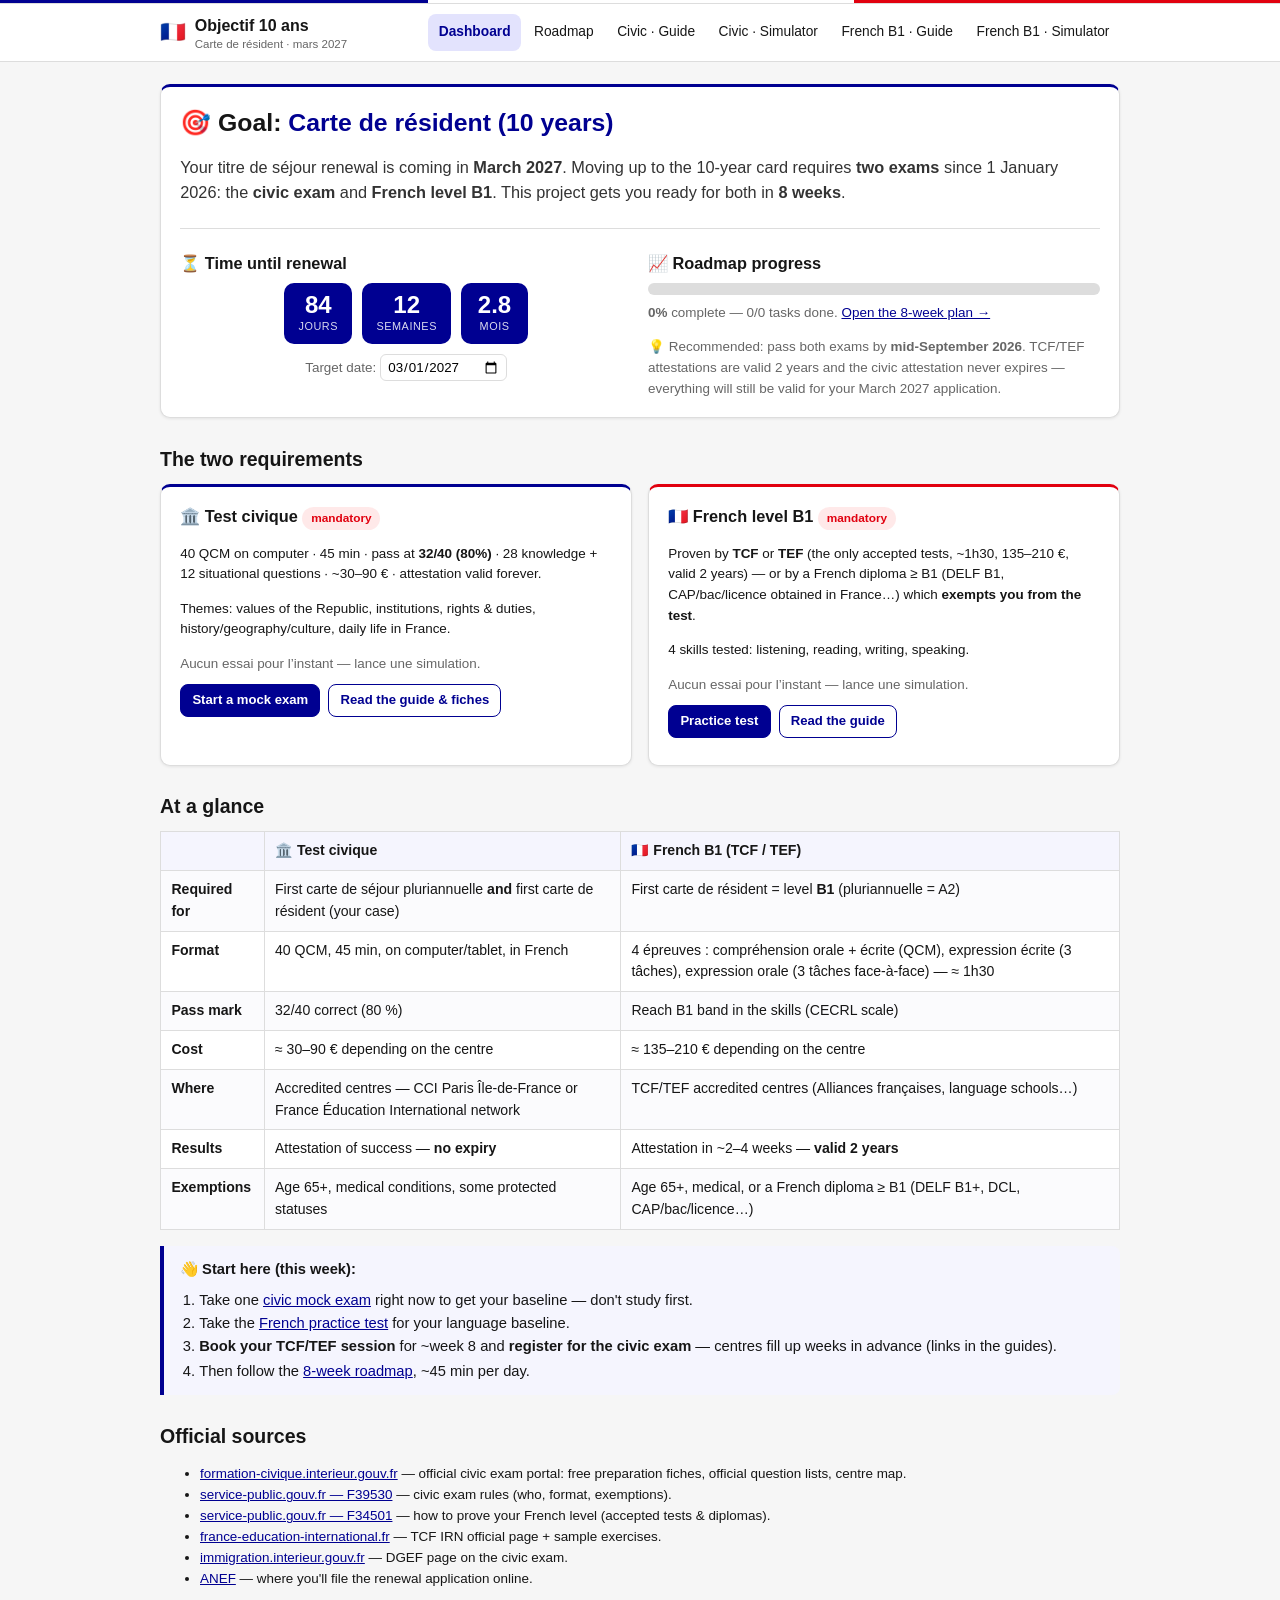
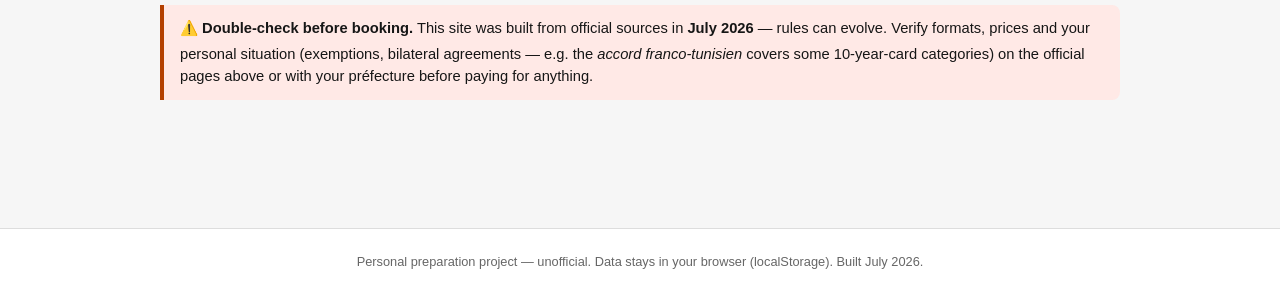
==== index.html @ 5f9b37bb "Initial commit: carte de résident 10 ans prep kit Interactive preparation site for the March 2027 ti" ====
<!DOCTYPE html>
<html lang="en">
<head>
<meta charset="UTF-8">
<meta name="viewport" content="width=device-width, initial-scale=1">
<title>Objectif Carte de Résident 10 ans — Dashboard</title>
<link rel="stylesheet" href="assets/style.css">
<link rel="icon" href="data:image/svg+xml,<svg xmlns='http://www.w3.org/2000/svg' viewBox='0 0 100 100'><text y='.9em' font-size='90'>🇫🇷</text></svg>">
</head>
<body>
<div class="tricolore"></div>
<header class="site">
  <div class="site-inner">
    <a class="brand" href="index.html"><span class="flag">🇫🇷</span><span>Objectif 10 ans<small>Carte de résident · mars 2027</small></span></a>
    <nav class="main">
      <a href="index.html">Dashboard</a>
      <a href="roadmap.html">Roadmap</a>
      <a href="civic-guide.html">Civic · Guide</a>
      <a href="civic-simulator.html">Civic · Simulator</a>
      <a href="french-guide.html">French B1 · Guide</a>
      <a href="french-simulator.html">French B1 · Simulator</a>
    </nav>
  </div>
</header>

<main class="wrap">

  <div class="card accent">
    <h1>🎯 Goal: <span class="em">Carte de résident (10 years)</span></h1>
    <p class="lead mb0">Your titre de séjour renewal is coming in <b>March 2027</b>. Moving up to the 10-year card requires <b>two exams</b> since 1 January 2026: the <b>civic exam</b> and <b>French level B1</b>. This project gets you ready for both in <b>8 weeks</b>.</p>
    <hr>
    <div class="grid cols-2">
      <div>
        <h3 class="mt0">⏳ Time until renewal</h3>
        <div id="countdown" class="countdown"></div>
        <p class="small muted center" style="margin-top:.6rem">Target date:
          <input type="date" id="goal-date" style="padding:.25rem .4rem;border:1px solid var(--border);border-radius:6px;font-family:inherit">
        </p>
      </div>
      <div>
        <h3 class="mt0">📈 Roadmap progress</h3>
        <div data-progress-of="roadmap">
          <div class="progress" style="height:12px"><i style="width:0%"></i></div>
          <p class="small muted" style="margin-top:.5rem"><b class="pct-val">0%</b> complete — <span class="pct-count">0/0</span> tasks done.
          <a href="roadmap.html">Open the 8-week plan →</a></p>
        </div>
        <p class="small muted mb0">💡 Recommended: pass both exams by <b>mid-September 2026</b>. TCF/TEF attestations are valid 2 years and the civic attestation never expires — everything will still be valid for your March 2027 application.</p>
      </div>
    </div>
  </div>

  <h2>The two requirements</h2>
  <div class="grid cols-2">
    <div class="card accent">
      <h3 class="mt0">🏛️ Test civique <span class="badge red">mandatory</span></h3>
      <p class="small">40 QCM on computer · 45 min · pass at <b>32/40 (80%)</b> · 28 knowledge + 12 situational questions · ~30–90 € · attestation valid forever.</p>
      <p class="small">Themes: values of the Republic, institutions, rights &amp; duties, history/geography/culture, daily life in France.</p>
      <div id="stat-civic" class="small" style="margin:.6rem 0"></div>
      <div class="pill-row">
        <a class="btn small" href="civic-simulator.html">Start a mock exam</a>
        <a class="btn small outline" href="civic-guide.html">Read the guide &amp; fiches</a>
      </div>
    </div>
    <div class="card accent-red">
      <h3 class="mt0">🇫🇷 French level B1 <span class="badge red">mandatory</span></h3>
      <p class="small">Proven by <b>TCF</b> or <b>TEF</b> (the only accepted tests, ~1h30, 135–210 €, valid 2 years) — or by a French diploma ≥ B1 (DELF B1, CAP/bac/licence obtained in France…) which <b>exempts you from the test</b>.</p>
      <p class="small">4 skills tested: listening, reading, writing, speaking.</p>
      <div id="stat-french" class="small" style="margin:.6rem 0"></div>
      <div class="pill-row">
        <a class="btn small" href="french-simulator.html">Practice test</a>
        <a class="btn small outline" href="french-guide.html">Read the guide</a>
      </div>
    </div>
  </div>

  <h2>At a glance</h2>
  <div class="table-scroll">
    <table class="data">
      <tr><th></th><th>🏛️ Test civique</th><th>🇫🇷 French B1 (TCF / TEF)</th></tr>
      <tr><td><b>Required for</b></td><td>First carte de séjour pluriannuelle <b>and</b> first carte de résident (your case)</td><td>First carte de résident = level <b>B1</b> (pluriannuelle = A2)</td></tr>
      <tr><td><b>Format</b></td><td>40 QCM, 45 min, on computer/tablet, in French</td><td>4 épreuves : compréhension orale + écrite (QCM), expression écrite (3 tâches), expression orale (3 tâches face-à-face) — ≈ 1h30</td></tr>
      <tr><td><b>Pass mark</b></td><td>32/40 correct (80 %)</td><td>Reach B1 band in the skills (CECRL scale)</td></tr>
      <tr><td><b>Cost</b></td><td>≈ 30–90 € depending on the centre</td><td>≈ 135–210 € depending on the centre</td></tr>
      <tr><td><b>Where</b></td><td>Accredited centres — CCI Paris Île-de-France or France Éducation International network</td><td>TCF/TEF accredited centres (Alliances françaises, language schools…)</td></tr>
      <tr><td><b>Results</b></td><td>Attestation of success — <b>no expiry</b></td><td>Attestation in ~2–4 weeks — <b>valid 2 years</b></td></tr>
      <tr><td><b>Exemptions</b></td><td>Age 65+, medical conditions, some protected statuses</td><td>Age 65+, medical, or a French diploma ≥ B1 (DELF B1+, DCL, CAP/bac/licence…)</td></tr>
    </table>
  </div>

  <div class="note">
    <b>👋 Start here (this week):</b>
    <ol style="margin:.4rem 0 0; padding-inline-start:1.2rem">
      <li>Take one <a href="civic-simulator.html">civic mock exam</a> right now to get your baseline — don't study first.</li>
      <li>Take the <a href="french-simulator.html">French practice test</a> for your language baseline.</li>
      <li><b>Book your TCF/TEF session</b> for ~week 8 and <b>register for the civic exam</b> — centres fill up weeks in advance (links in the guides).</li>
      <li>Then follow the <a href="roadmap.html">8-week roadmap</a>, ~45 min per day.</li>
    </ol>
  </div>

  <h2>Official sources</h2>
  <ul class="small">
    <li><a href="https://formation-civique.interieur.gouv.fr/" target="_blank" rel="noopener">formation-civique.interieur.gouv.fr</a> — official civic exam portal: free preparation fiches, official question lists, centre map.</li>
    <li><a href="https://www.service-public.gouv.fr/particuliers/vosdroits/F39530" target="_blank" rel="noopener">service-public.gouv.fr — F39530</a> — civic exam rules (who, format, exemptions).</li>
    <li><a href="https://www.service-public.gouv.fr/particuliers/vosdroits/F34501" target="_blank" rel="noopener">service-public.gouv.fr — F34501</a> — how to prove your French level (accepted tests &amp; diplomas).</li>
    <li><a href="https://www.france-education-international.fr/test/tcf-irn" target="_blank" rel="noopener">france-education-international.fr</a> — TCF IRN official page + sample exercises.</li>
    <li><a href="https://www.immigration.interieur.gouv.fr/limmigration-en-france/sejour-des-etrangers/lexamen-civique-pour-demander-titre-de-sejour" target="_blank" rel="noopener">immigration.interieur.gouv.fr</a> — DGEF page on the civic exam.</li>
    <li><a href="https://administration-etrangers-en-france.interieur.gouv.fr/" target="_blank" rel="noopener">ANEF</a> — where you'll file the renewal application online.</li>
  </ul>

  <div class="note warn">
    <b>⚠️ Double-check before booking.</b> This site was built from official sources in <b>July 2026</b> — rules can evolve. Verify formats, prices and your personal situation (exemptions, bilateral agreements — e.g. the <i>accord franco-tunisien</i> covers some 10-year-card categories) on the official pages above or with your préfecture before paying for anything.
  </div>

</main>

<footer class="site">
  Personal preparation project — unofficial. Data stays in your browser (localStorage). Built July 2026.
</footer>

<script src="assets/app.js"></script>
</body>
</html>
---- assets/style.css ----
/* ============================================================
   Objectif Carte de Résident 10 ans — design system
   Inspired by the French State design system (DSFR): tricolor,
   flat surfaces, hairline borders, restrained motion.
   ============================================================ */

:root {
  --blue: #000091;
  --blue-hover: #1212ff;
  --blue-soft: #e3e3fd;
  --blue-softer: #f5f5fe;
  --red: #e1000f;
  --red-soft: #ffe9e9;
  --text: #161616;
  --muted: #666;
  --faint: #929292;
  --border: #dddddd;
  --bg: #ffffff;
  --bg-alt: #f6f6f6;
  --success: #18753c;
  --success-soft: #dffee6;
  --warning: #b34000;
  --warning-soft: #ffe9e6;
  --gold: #716043;
  --gold-soft: #f7f3e9;
  --radius: 10px;
  --shadow: 0 1px 3px rgba(0, 0, 18, 0.08);
  --font: -apple-system, BlinkMacSystemFont, "Segoe UI", Roboto, "Helvetica Neue", Arial, sans-serif;
}

* { box-sizing: border-box; }

html { scroll-behavior: smooth; }

body {
  margin: 0;
  font-family: var(--font);
  color: var(--text);
  background: var(--bg-alt);
  line-height: 1.55;
  -webkit-font-smoothing: antialiased;
}

/* --- tricolor hairline ------------------------------------ */
.tricolore {
  height: 4px;
  background: linear-gradient(to right, var(--blue) 33.4%, #fff 33.4%, #fff 66.7%, var(--red) 66.7%);
  border-bottom: 1px solid var(--border);
}

/* --- header / nav ------------------------------------------ */
header.site {
  background: var(--bg);
  border-bottom: 1px solid var(--border);
  position: sticky;
  top: 0;
  z-index: 50;
}

.site-inner {
  max-width: 62rem;
  margin: 0 auto;
  padding: 0.6rem 1rem;
  display: flex;
  align-items: center;
  gap: 1rem;
  flex-wrap: wrap;
}

.brand {
  display: flex;
  align-items: center;
  gap: 0.55rem;
  text-decoration: none;
  color: var(--text);
  font-weight: 700;
  font-size: 1rem;
  white-space: nowrap;
}

.brand .flag { font-size: 1.3rem; }
.brand small { display: block; font-weight: 400; color: var(--muted); font-size: 0.72rem; line-height: 1.1; }

nav.main {
  display: flex;
  gap: 0.15rem;
  flex-wrap: wrap;
  margin-inline-start: auto;
}

nav.main a {
  text-decoration: none;
  color: var(--text);
  font-size: 0.86rem;
  padding: 0.42rem 0.66rem;
  border-radius: 8px;
  border-bottom: 2px solid transparent;
}

nav.main a:hover { background: var(--blue-softer); color: var(--blue); }
nav.main a.active { color: var(--blue); font-weight: 600; background: var(--blue-soft); }

/* --- layout ------------------------------------------------- */
main.wrap {
  max-width: 62rem;
  margin: 0 auto;
  padding: 1.4rem 1rem 4rem;
}

.grid { display: grid; gap: 1rem; }
@media (min-width: 720px) {
  .grid.cols-2 { grid-template-columns: 1fr 1fr; }
  .grid.cols-3 { grid-template-columns: 1fr 1fr 1fr; }
}

.card {
  background: var(--bg);
  border: 1px solid var(--border);
  border-radius: var(--radius);
  padding: 1.1rem 1.2rem;
  box-shadow: var(--shadow);
}

.card.accent { border-top: 3px solid var(--blue); }
.card.accent-red { border-top: 3px solid var(--red); }

h1 { font-size: 1.55rem; line-height: 1.25; margin: 0.2rem 0 0.6rem; }
h2 { font-size: 1.22rem; margin: 1.6rem 0 0.6rem; }
h3 { font-size: 1.02rem; margin: 1.1rem 0 0.4rem; }
h2 .em, h1 .em { color: var(--blue); }

p.lead { font-size: 1.02rem; color: #333; }
.muted { color: var(--muted); }
.small { font-size: 0.84rem; }
.xs { font-size: 0.76rem; }
hr { border: 0; border-top: 1px solid var(--border); margin: 1.4rem 0; }

a { color: var(--blue); }
a:hover { color: var(--blue-hover); }

code, .kbd {
  background: var(--blue-softer);
  border: 1px solid var(--border);
  border-radius: 5px;
  padding: 0.08em 0.35em;
  font-size: 0.85em;
}

/* --- badges / chips ---------------------------------------- */
.badge {
  display: inline-flex;
  align-items: center;
  gap: 0.3rem;
  font-size: 0.74rem;
  font-weight: 600;
  padding: 0.14rem 0.55rem;
  border-radius: 999px;
  background: var(--blue-soft);
  color: var(--blue);
  white-space: nowrap;
}

.badge.red { background: var(--red-soft); color: var(--red); }
.badge.green { background: var(--success-soft); color: var(--success); }
.badge.warn { background: var(--warning-soft); color: var(--warning); }
.badge.gold { background: var(--gold-soft); color: var(--gold); }
.badge.ghost { background: var(--bg-alt); color: var(--muted); }

/* --- callouts ----------------------------------------------- */
.note {
  border-inline-start: 4px solid var(--blue);
  background: var(--blue-softer);
  border-radius: 0 8px 8px 0;
  padding: 0.75rem 1rem;
  margin: 1rem 0;
  font-size: 0.92rem;
}

.note.warn { border-color: var(--warning); background: var(--warning-soft); }
.note.good { border-color: var(--success); background: var(--success-soft); }
.note b:first-child { display: inline-block; margin-bottom: 0.15rem; }

/* --- buttons ------------------------------------------------ */
.btn {
  display: inline-flex;
  align-items: center;
  justify-content: center;
  gap: 0.45rem;
  background: var(--blue);
  color: #fff;
  border: 1px solid var(--blue);
  padding: 0.55rem 1.1rem;
  border-radius: 8px;
  font-size: 0.92rem;
  font-weight: 600;
  cursor: pointer;
  text-decoration: none;
  transition: background 0.15s;
}

.btn:hover { background: var(--blue-hover); color: #fff; }
.btn.outline { background: transparent; color: var(--blue); }
.btn.outline:hover { background: var(--blue-softer); }
.btn.ghost { background: transparent; border-color: transparent; color: var(--blue); }
.btn.ghost:hover { background: var(--blue-softer); }
.btn.small { padding: 0.32rem 0.7rem; font-size: 0.82rem; }
.btn.danger { background: var(--red); border-color: var(--red); }
.btn:disabled { opacity: 0.45; cursor: not-allowed; }

/* --- tables -------------------------------------------------- */
.table-scroll { overflow-x: auto; }

table.data {
  width: 100%;
  border-collapse: collapse;
  font-size: 0.88rem;
  background: var(--bg);
}

table.data th, table.data td {
  border: 1px solid var(--border);
  padding: 0.5rem 0.65rem;
  text-align: start;
  vertical-align: top;
}

table.data th { background: var(--blue-softer); font-weight: 600; }
table.data tr:nth-child(even) td { background: #fbfbfd; }

/* --- progress ------------------------------------------------ */
.progress {
  height: 8px;
  border-radius: 999px;
  background: var(--border);
  overflow: hidden;
}

.progress > i {
  display: block;
  height: 100%;
  background: var(--blue);
  border-radius: 999px;
  transition: width 0.4s ease;
}

.progress.green > i { background: var(--success); }

/* --- stat tiles ---------------------------------------------- */
.stat { text-align: center; padding: 0.9rem 0.5rem; }
.stat .num { font-size: 1.7rem; font-weight: 800; color: var(--blue); line-height: 1.1; }
.stat .lbl { font-size: 0.78rem; color: var(--muted); margin-top: 0.2rem; }

/* --- checklist ------------------------------------------------ */
ul.checklist { list-style: none; padding: 0; margin: 0.4rem 0; }

ul.checklist li {
  display: flex;
  align-items: flex-start;
  gap: 0.6rem;
  padding: 0.42rem 0.3rem;
  border-bottom: 1px dashed var(--border);
  font-size: 0.92rem;
}

ul.checklist li:last-child { border-bottom: 0; }

ul.checklist input[type="checkbox"] {
  width: 1.1rem;
  height: 1.1rem;
  margin-top: 0.15rem;
  accent-color: var(--blue);
  flex-shrink: 0;
  cursor: pointer;
}

ul.checklist li.done label { text-decoration: line-through; color: var(--faint); }
ul.checklist label { cursor: pointer; flex: 1; }

/* --- roadmap weeks -------------------------------------------- */
.week {
  border: 1px solid var(--border);
  border-radius: var(--radius);
  background: var(--bg);
  margin-bottom: 1rem;
  overflow: hidden;
}

.week > summary {
  list-style: none;
  cursor: pointer;
  padding: 0.85rem 1.1rem;
  display: flex;
  align-items: center;
  gap: 0.8rem;
  flex-wrap: wrap;
  background: var(--bg);
}

.week > summary::-webkit-details-marker { display: none; }
.week > summary:hover { background: var(--blue-softer); }
.week[open] > summary { border-bottom: 1px solid var(--border); }
.week.current { border-color: var(--blue); box-shadow: 0 0 0 1px var(--blue); }
.week .w-num {
  background: var(--blue);
  color: #fff;
  font-weight: 700;
  font-size: 0.8rem;
  border-radius: 8px;
  padding: 0.25rem 0.55rem;
  white-space: nowrap;
}
.week.past .w-num { background: var(--faint); }
.week .w-title { font-weight: 700; flex: 1; min-width: 10rem; }
.week .w-dates { color: var(--muted); font-size: 0.8rem; white-space: nowrap; }
.week .w-body { padding: 0.9rem 1.1rem 1.1rem; }
.week .w-pct { font-size: 0.78rem; color: var(--muted); min-width: 3rem; text-align: end; }

.routine {
  background: var(--gold-soft);
  border: 1px dashed var(--gold);
  border-radius: 8px;
  padding: 0.6rem 0.9rem;
  font-size: 0.88rem;
  margin: 0.6rem 0;
}

/* --- fiches (study sheets) ------------------------------------ */
.fiche {
  background: var(--bg);
  border: 1px solid var(--border);
  border-radius: var(--radius);
  padding: 1.1rem 1.3rem;
  margin: 1.1rem 0;
}

.fiche > h3 {
  margin: 0 0 0.6rem;
  padding-inline-start: 0.7rem;
  border-inline-start: 4px solid var(--blue);
  font-size: 1.05rem;
}

.fiche .retenir {
  background: var(--blue-softer);
  border-radius: 8px;
  padding: 0.7rem 1rem 0.7rem 1.1rem;
  margin-top: 0.8rem;
  font-size: 0.9rem;
}

.fiche .retenir b { color: var(--blue); }
.fiche ul { padding-inline-start: 1.2rem; margin: 0.4rem 0; }
.fiche li { margin: 0.22rem 0; }

.figure {
  text-align: center;
  margin: 0.9rem auto;
  max-width: 30rem;
}

.figure svg { max-width: 100%; height: auto; }
.figure figcaption { font-size: 0.78rem; color: var(--muted); margin-top: 0.3rem; }

dl.terms dt { font-weight: 700; color: var(--blue); margin-top: 0.6rem; }
dl.terms dd { margin: 0.1rem 0 0.3rem; }

/* --- CSS timeline ---------------------------------------------- */
.timeline { list-style: none; margin: 1rem 0; padding: 0; position: relative; }

.timeline::before {
  content: "";
  position: absolute;
  inset-inline-start: 4.6rem;
  top: 0.4rem;
  bottom: 0.4rem;
  width: 2px;
  background: var(--blue-soft);
}

.timeline li { display: flex; gap: 1rem; padding: 0.32rem 0; position: relative; }

.timeline .year {
  width: 4rem;
  text-align: end;
  font-weight: 800;
  color: var(--blue);
  font-size: 0.88rem;
  flex-shrink: 0;
}

.timeline li::after {
  content: "";
  position: absolute;
  inset-inline-start: 4.35rem;
  top: 0.75rem;
  width: 9px;
  height: 9px;
  border-radius: 50%;
  background: var(--blue);
  border: 2px solid #fff;
}

.timeline .evt { font-size: 0.9rem; padding-inline-start: 0.6rem; }
.timeline .evt b { display: inline; }

/* --- quiz ------------------------------------------------------- */
.quiz-shell { max-width: 46rem; margin: 0 auto; }

.quiz-top {
  display: flex;
  align-items: center;
  gap: 0.8rem;
  flex-wrap: wrap;
  margin-bottom: 0.8rem;
}

.quiz-timer {
  font-variant-numeric: tabular-nums;
  font-weight: 700;
  font-size: 1rem;
  color: var(--blue);
  background: var(--blue-soft);
  border-radius: 8px;
  padding: 0.25rem 0.6rem;
}

.quiz-timer.low { color: var(--red); background: var(--red-soft); }

.q-card { background: var(--bg); border: 1px solid var(--border); border-radius: var(--radius); padding: 1.2rem 1.3rem; box-shadow: var(--shadow); }
.q-theme { font-size: 0.72rem; font-weight: 700; text-transform: uppercase; letter-spacing: 0.04em; color: var(--faint); }
.q-text { font-size: 1.06rem; font-weight: 600; margin: 0.5rem 0 1rem; line-height: 1.45; }
.q-img { text-align: center; margin: 0.4rem 0 1rem; }
.q-img svg { max-width: 280px; height: auto; }

.q-opts { display: grid; gap: 0.55rem; }

.q-opt {
  display: flex;
  align-items: flex-start;
  gap: 0.7rem;
  border: 1.5px solid var(--border);
  border-radius: 8px;
  padding: 0.65rem 0.85rem;
  cursor: pointer;
  background: var(--bg);
  font-size: 0.95rem;
  transition: border-color 0.12s, background 0.12s;
  text-align: start;
  width: 100%;
  font-family: inherit;
  color: inherit;
}

.q-opt:hover { border-color: var(--blue); background: var(--blue-softer); }
.q-opt .key {
  background: var(--bg-alt);
  border: 1px solid var(--border);
  border-radius: 6px;
  font-size: 0.75rem;
  font-weight: 700;
  padding: 0.05rem 0.42rem;
  flex-shrink: 0;
  margin-top: 0.1rem;
}
.q-opt.sel { border-color: var(--blue); background: var(--blue-soft); }
.q-opt.correct { border-color: var(--success); background: var(--success-soft); }
.q-opt.wrong { border-color: var(--red); background: var(--red-soft); }
.q-opt:disabled { cursor: default; }

.q-explain {
  margin-top: 0.9rem;
  border-inline-start: 4px solid var(--success);
  background: var(--success-soft);
  border-radius: 0 8px 8px 0;
  padding: 0.65rem 0.9rem;
  font-size: 0.9rem;
}

.q-explain.was-wrong { border-color: var(--red); background: var(--red-soft); }

.q-nav { display: flex; gap: 0.6rem; margin-top: 1.1rem; flex-wrap: wrap; align-items: center; }
.q-nav .spacer { flex: 1; }

.q-dots { display: flex; gap: 4px; flex-wrap: wrap; margin: 0.7rem 0; }
.q-dots i {
  width: 10px; height: 10px; border-radius: 50%;
  background: var(--border); cursor: pointer;
}
.q-dots i.answered { background: var(--blue); }
.q-dots i.cur { outline: 2px solid var(--blue); outline-offset: 1px; }

/* results */
.result-hero { text-align: center; padding: 1.4rem 1rem; }
.result-hero .pct { font-size: 3rem; font-weight: 800; line-height: 1; }
.result-hero .pct.pass { color: var(--success); }
.result-hero .pct.fail { color: var(--red); }
.result-hero .verdict { font-size: 1.05rem; font-weight: 700; margin-top: 0.4rem; }

.theme-bars { margin: 1rem 0; }
.theme-bars .row { display: flex; align-items: center; gap: 0.7rem; margin: 0.35rem 0; font-size: 0.85rem; }
.theme-bars .lbl { width: 40%; min-width: 9rem; }
.theme-bars .progress { flex: 1; }
.theme-bars .val { width: 3.4rem; text-align: end; font-variant-numeric: tabular-nums; }

.review-item { border: 1px solid var(--border); border-radius: 8px; padding: 0.8rem 1rem; margin: 0.6rem 0; background: var(--bg); font-size: 0.9rem; }
.review-item .rq { font-weight: 600; }
.review-item .ra { margin-top: 0.3rem; }
.review-item .good-a { color: var(--success); font-weight: 600; }
.review-item .bad-a { color: var(--red); text-decoration: line-through; }

.history-list { font-size: 0.85rem; }
.history-list .h-row { display: flex; gap: 0.8rem; padding: 0.35rem 0; border-bottom: 1px dashed var(--border); align-items: center; }
.history-list .h-row:last-child { border-bottom: 0; }

/* audio (listening) */
.audio-box {
  display: flex;
  align-items: center;
  gap: 0.8rem;
  background: var(--gold-soft);
  border: 1px solid var(--gold);
  border-radius: 8px;
  padding: 0.6rem 0.9rem;
  margin: 0.4rem 0 1rem;
  flex-wrap: wrap;
}

.transcript {
  background: var(--bg-alt);
  border: 1px dashed var(--border);
  border-radius: 8px;
  padding: 0.6rem 0.9rem;
  font-style: italic;
  font-size: 0.88rem;
  margin-top: 0.6rem;
}

/* --- writing practice ------------------------------------------ */
.ee-task textarea {
  width: 100%;
  min-height: 10rem;
  border: 1.5px solid var(--border);
  border-radius: 8px;
  padding: 0.8rem;
  font-family: inherit;
  font-size: 0.95rem;
  resize: vertical;
}

.ee-task textarea:focus { outline: 2px solid var(--blue); border-color: var(--blue); }
.wordcount { font-size: 0.8rem; color: var(--muted); }
.wordcount.ok { color: var(--success); font-weight: 700; }
.wordcount.out { color: var(--warning); font-weight: 700; }

details.model { margin-top: 0.7rem; }
details.model > summary { cursor: pointer; color: var(--blue); font-weight: 600; font-size: 0.9rem; }
details.model .model-body {
  background: var(--success-soft);
  border-radius: 8px;
  padding: 0.8rem 1rem;
  margin-top: 0.5rem;
  font-size: 0.92rem;
}
details.model .model-body mark { background: #ffe9a8; padding: 0 2px; border-radius: 3px; }

/* --- countdown -------------------------------------------------- */
.countdown { display: flex; gap: 0.6rem; justify-content: center; flex-wrap: wrap; }
.countdown .unit {
  background: var(--blue);
  color: #fff;
  border-radius: 10px;
  padding: 0.55rem 0.9rem;
  min-width: 4.2rem;
  text-align: center;
}
.countdown .unit .n { font-size: 1.5rem; font-weight: 800; line-height: 1.1; font-variant-numeric: tabular-nums; }
.countdown .unit .u { font-size: 0.68rem; opacity: 0.85; text-transform: uppercase; letter-spacing: 0.05em; }

/* --- footer ------------------------------------------------------ */
footer.site {
  border-top: 1px solid var(--border);
  background: var(--bg);
  margin-top: 3rem;
  padding: 1.4rem 1rem 2rem;
  font-size: 0.8rem;
  color: var(--muted);
  text-align: center;
}

/* --- misc --------------------------------------------------------- */
.pill-row { display: flex; gap: 0.5rem; flex-wrap: wrap; margin: 0.6rem 0; }
.center { text-align: center; }
.mt0 { margin-top: 0; }
.mb0 { margin-bottom: 0; }

@media (max-width: 640px) {
  nav.main { margin-inline-start: 0; width: 100%; }
  nav.main a { font-size: 0.8rem; padding: 0.35rem 0.5rem; }
  h1 { font-size: 1.3rem; }
  .timeline::before { inset-inline-start: 3.6rem; }
  .timeline .year { width: 3.1rem; font-size: 0.8rem; }
  .timeline li::after { inset-inline-start: 3.38rem; }
}

@media print {
  header.site, footer.site, .btn, .no-print { display: none !important; }
  body { background: #fff; }
  .card, .fiche, .week { box-shadow: none; }
}
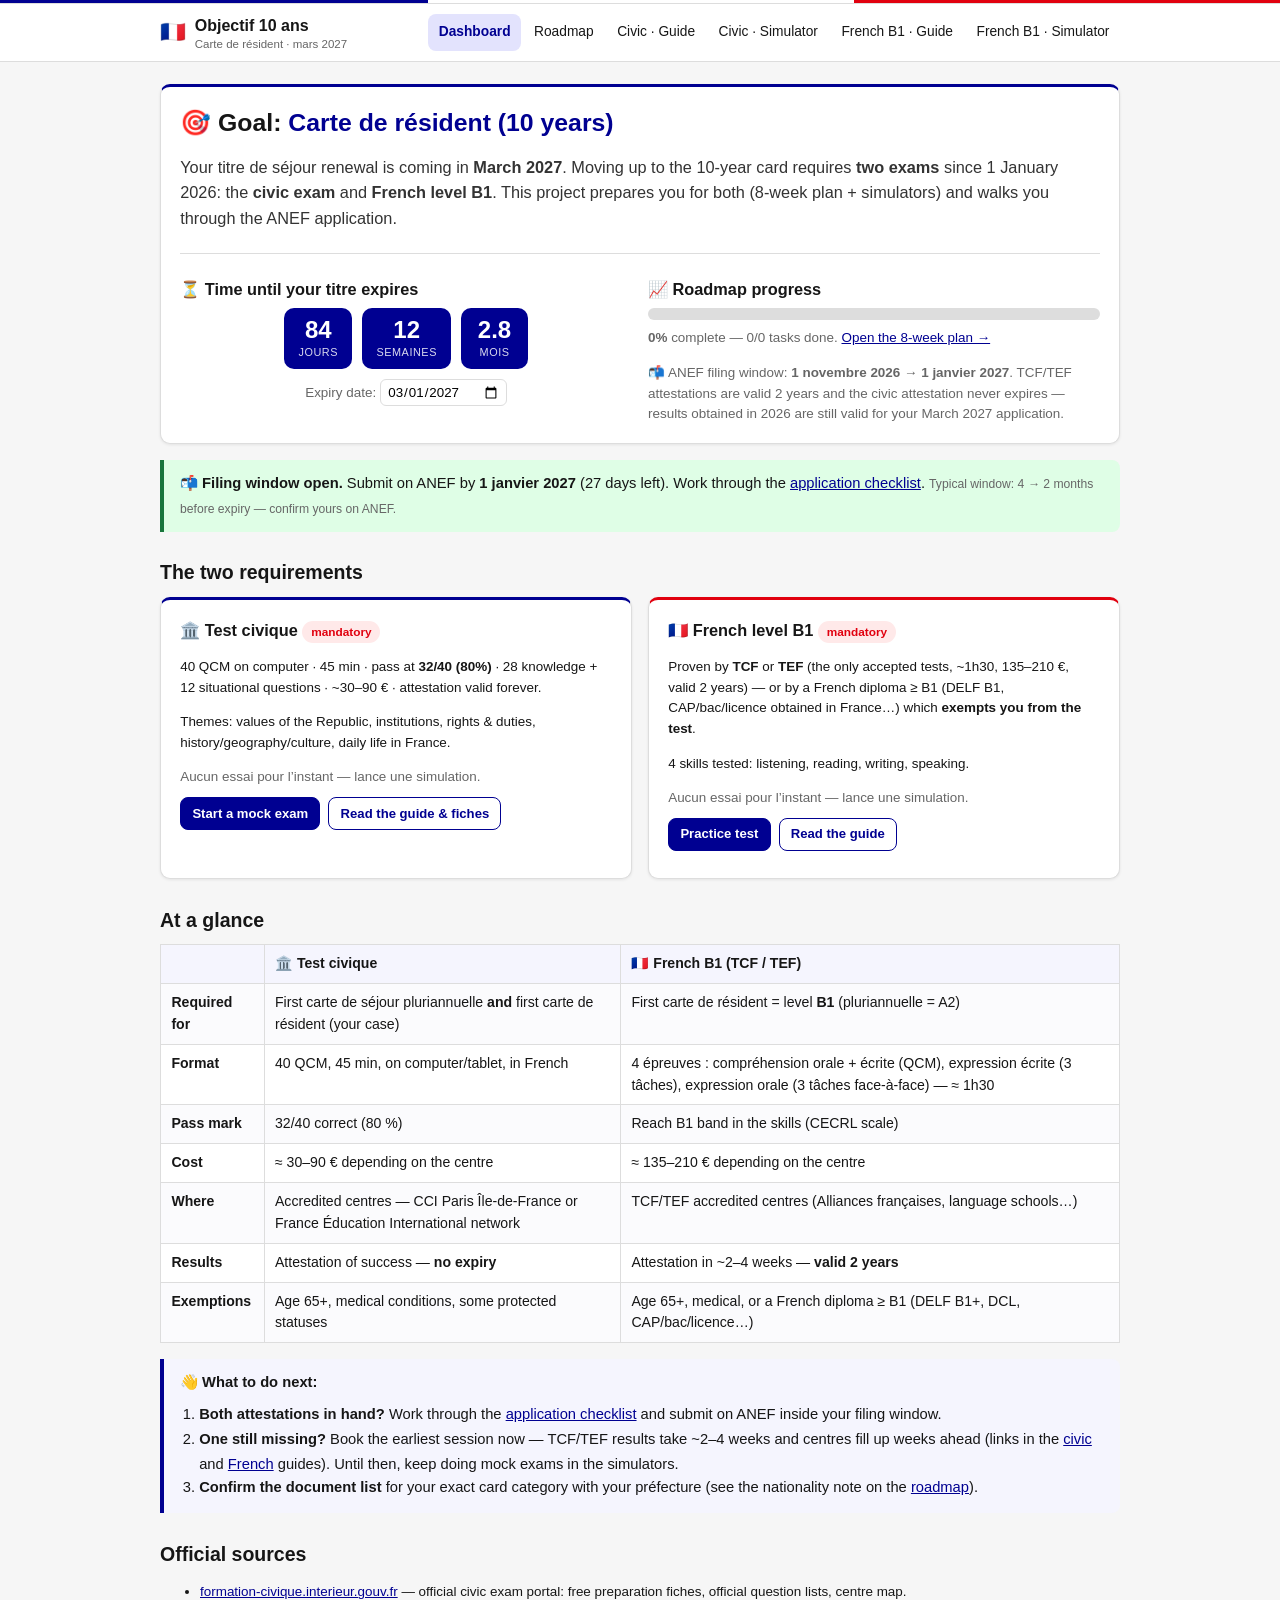
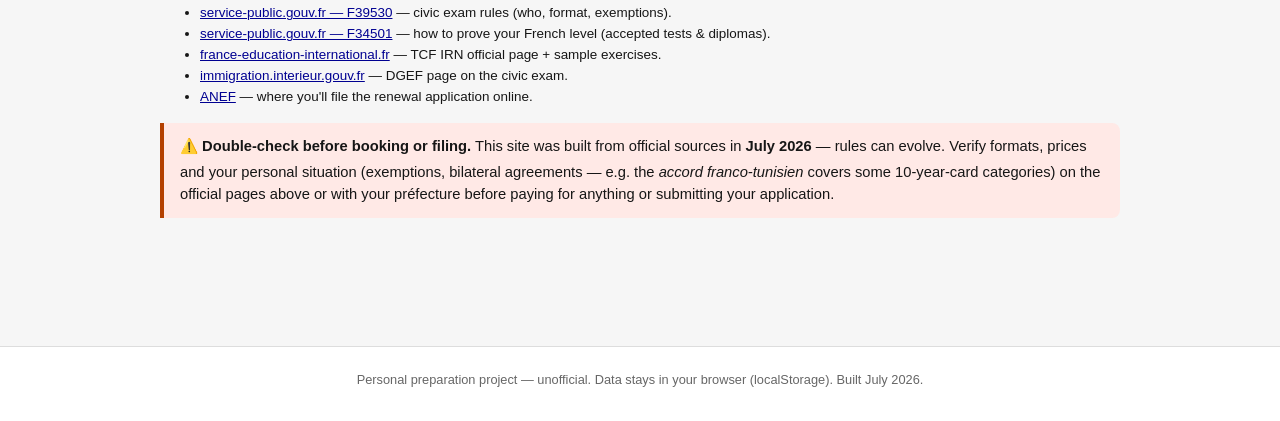
==== commit 87324311: "Make timeline content date-aware for the ANEF filing phase The site still assumed the July–September" ====
--- a/index.html
+++ b/index.html
@@ -27,13 +27,13 @@
 
   <div class="card accent">
     <h1>🎯 Goal: <span class="em">Carte de résident (10 years)</span></h1>
-    <p class="lead mb0">Your titre de séjour renewal is coming in <b>March 2027</b>. Moving up to the 10-year card requires <b>two exams</b> since 1 January 2026: the <b>civic exam</b> and <b>French level B1</b>. This project gets you ready for both in <b>8 weeks</b>.</p>
+    <p class="lead mb0">Your titre de séjour renewal is coming in <b>March 2027</b>. Moving up to the 10-year card requires <b>two exams</b> since 1 January 2026: the <b>civic exam</b> and <b>French level B1</b>. This project prepares you for both (8-week plan + simulators) and walks you through the ANEF application.</p>
     <hr>
     <div class="grid cols-2">
       <div>
-        <h3 class="mt0">⏳ Time until renewal</h3>
+        <h3 class="mt0">⏳ Time until your titre expires</h3>
         <div id="countdown" class="countdown"></div>
-        <p class="small muted center" style="margin-top:.6rem">Target date:
+        <p class="small muted center" style="margin-top:.6rem">Expiry date:
           <input type="date" id="goal-date" style="padding:.25rem .4rem;border:1px solid var(--border);border-radius:6px;font-family:inherit">
         </p>
       </div>
@@ -44,10 +44,12 @@
           <p class="small muted" style="margin-top:.5rem"><b class="pct-val">0%</b> complete — <span class="pct-count">0/0</span> tasks done.
           <a href="roadmap.html">Open the 8-week plan →</a></p>
         </div>
-        <p class="small muted mb0">💡 Recommended: pass both exams by <b>mid-September 2026</b>. TCF/TEF attestations are valid 2 years and the civic attestation never expires — everything will still be valid for your March 2027 application.</p>
+        <p class="small muted mb0">📬 ANEF filing window: <b data-filing-window>November 2026 → January 2027</b>. TCF/TEF attestations are valid 2 years and the civic attestation never expires — results obtained in 2026 are still valid for your March 2027 application.</p>
       </div>
     </div>
   </div>
+
+  <div id="phase" class="note"></div>
 
   <h2>The two requirements</h2>
   <div class="grid cols-2">
@@ -88,12 +90,11 @@
   </div>
 
   <div class="note">
-    <b>👋 Start here (this week):</b>
+    <b>👋 What to do next:</b>
     <ol style="margin:.4rem 0 0; padding-inline-start:1.2rem">
-      <li>Take one <a href="civic-simulator.html">civic mock exam</a> right now to get your baseline — don't study first.</li>
-      <li>Take the <a href="french-simulator.html">French practice test</a> for your language baseline.</li>
-      <li><b>Book your TCF/TEF session</b> for ~week 8 and <b>register for the civic exam</b> — centres fill up weeks in advance (links in the guides).</li>
-      <li>Then follow the <a href="roadmap.html">8-week roadmap</a>, ~45 min per day.</li>
+      <li><b>Both attestations in hand?</b> Work through the <a href="roadmap.html#application">application checklist</a> and submit on ANEF inside your filing window.</li>
+      <li><b>One still missing?</b> Book the earliest session now — TCF/TEF results take ~2–4 weeks and centres fill up weeks ahead (links in the <a href="civic-guide.html">civic</a> and <a href="french-guide.html">French</a> guides). Until then, keep doing mock exams in the simulators.</li>
+      <li><b>Confirm the document list</b> for your exact card category with your préfecture (see the nationality note on the <a href="roadmap.html#application">roadmap</a>).</li>
     </ol>
   </div>
 
@@ -108,7 +109,7 @@
   </ul>
 
   <div class="note warn">
-    <b>⚠️ Double-check before booking.</b> This site was built from official sources in <b>July 2026</b> — rules can evolve. Verify formats, prices and your personal situation (exemptions, bilateral agreements — e.g. the <i>accord franco-tunisien</i> covers some 10-year-card categories) on the official pages above or with your préfecture before paying for anything.
+    <b>⚠️ Double-check before booking or filing.</b> This site was built from official sources in <b>July 2026</b> — rules can evolve. Verify formats, prices and your personal situation (exemptions, bilateral agreements — e.g. the <i>accord franco-tunisien</i> covers some 10-year-card categories) on the official pages above or with your préfecture before paying for anything or submitting your application.
   </div>
 
 </main>
